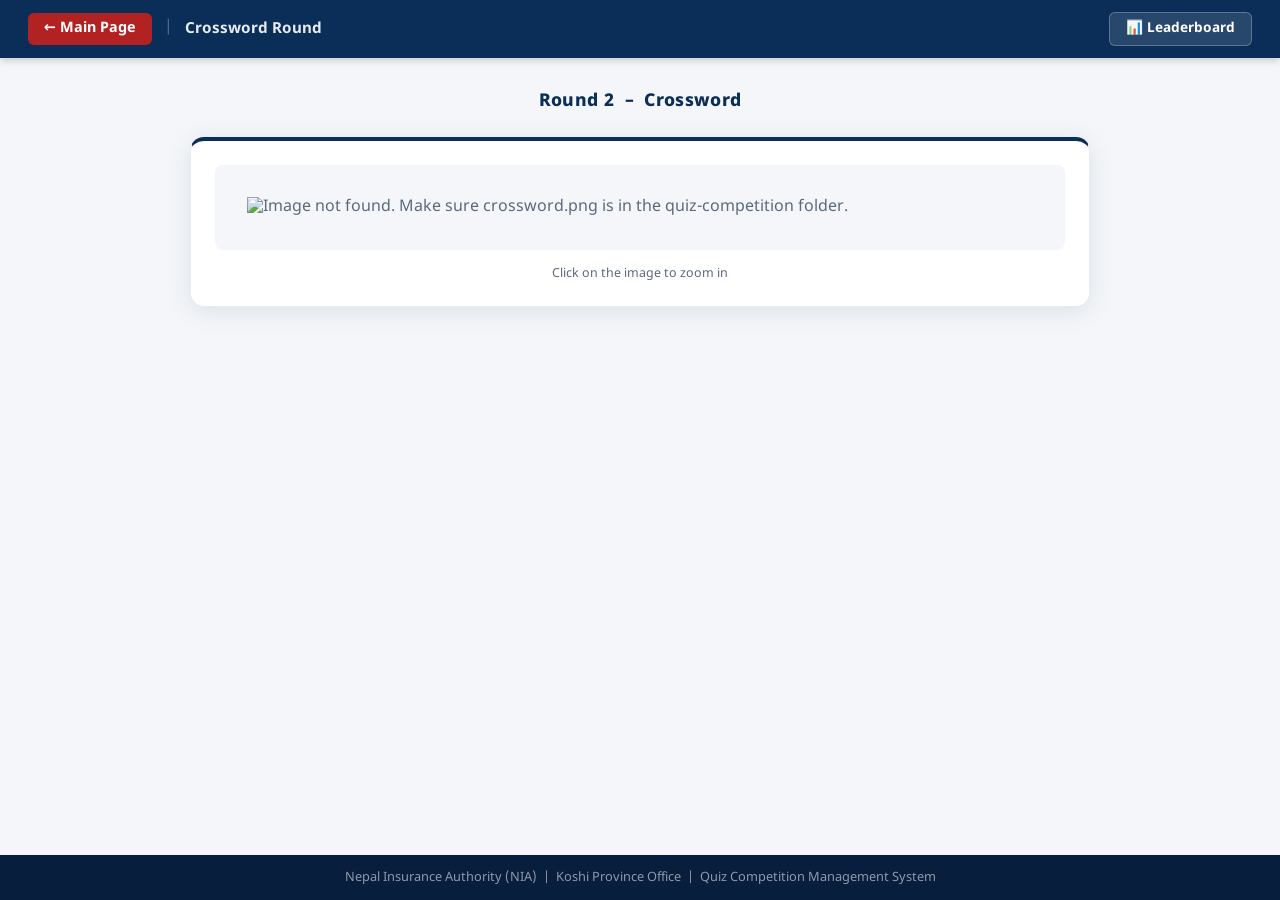
==== pages/crossword.html @ ac975534 "feat: add crossword round page with image display and lightbox zoom" ====
<!DOCTYPE html>
<html lang="ne">
<head>
  <meta charset="UTF-8" />
  <meta name="viewport" content="width=device-width, initial-scale=1.0" />
  <title>Crossword Round – NIA Quiz</title>
  <link rel="preconnect" href="https://fonts.googleapis.com">
  <link rel="preconnect" href="https://fonts.gstatic.com" crossorigin>
  <link href="https://fonts.googleapis.com/css2?family=Noto+Sans+Devanagari:wght@400;600;700;900&display=swap" rel="stylesheet">
  <style>
    :root {
      --navy:      #0B2E59;
      --navy-dark: #071e3d;
      --crimson:   #B22222;
      --white:     #ffffff;
      --gray-bg:   #f4f6f9;
      --gray-light:#e8ecf1;
      --gray-text: #5a6a7e;
      --font:      'Noto Sans Devanagari', 'Segoe UI', 'Arial Unicode MS', system-ui, sans-serif;
    }

    *, *::before, *::after { box-sizing: border-box; margin: 0; padding: 0; }

    body {
      font-family: var(--font);
      background: var(--gray-bg);
      min-height: 100vh;
      display: flex;
      flex-direction: column;
    }

    /* ── TOPBAR ── */
    .topbar {
      background: var(--navy);
      color: var(--white);
      padding: 0.75rem 1.75rem;
      display: flex;
      align-items: center;
      justify-content: space-between;
      box-shadow: 0 2px 8px rgba(0,0,0,0.2);
      position: sticky;
      top: 0;
      z-index: 10;
    }

    .topbar-left {
      display: flex;
      align-items: center;
      gap: 0.75rem;
    }

    .back-btn {
      color: var(--white);
      text-decoration: none;
      font-weight: 700;
      font-size: 0.9rem;
      background: var(--crimson);
      padding: 0.4rem 1rem;
      border-radius: 6px;
      transition: background 0.2s;
    }
    .back-btn:hover { background: #8b1a1a; }

    .topbar-divider { opacity: 0.3; }

    .topbar-title {
      font-weight: 700;
      font-size: 0.95rem;
      opacity: 0.9;
    }

    .btn-scoreboard {
      background: rgba(255,255,255,0.12);
      border: 1.5px solid rgba(255,255,255,0.25);
      color: var(--white);
      padding: 0.4rem 1rem;
      border-radius: 6px;
      font-size: 0.85rem;
      font-weight: 700;
      text-decoration: none;
      transition: background 0.2s;
    }
    .btn-scoreboard:hover { background: rgba(255,255,255,0.22); }

    /* ── MAIN ── */
    .page-main {
      flex: 1;
      display: flex;
      flex-direction: column;
      align-items: center;
      padding: 2rem 1.5rem 3rem;
    }

    .page-heading {
      font-size: 1.1rem;
      font-weight: 800;
      color: var(--navy);
      margin-bottom: 1.5rem;
      letter-spacing: 0.3px;
      display: flex;
      align-items: center;
      gap: 0.5rem;
    }

    .page-heading::before,
    .page-heading::after {
      content: '';
      flex: 1;
      max-width: 60px;
      height: 2px;
      background: var(--crimson);
      border-radius: 1px;
    }

    /* ── IMAGE CONTAINER ── */
    .crossword-wrap {
      background: var(--white);
      border: 1px solid var(--gray-light);
      border-top: 4px solid var(--navy);
      border-radius: 14px;
      padding: 1.5rem;
      box-shadow: 0 4px 24px rgba(11,46,89,0.1);
      width: 100%;
      max-width: 900px;
      display: flex;
      flex-direction: column;
      align-items: center;
      gap: 1rem;
    }

    .crossword-img {
      width: 100%;
      height: auto;
      border-radius: 8px;
      display: block;
      cursor: zoom-in;
      transition: box-shadow 0.2s;
    }

    .crossword-img:hover {
      box-shadow: 0 4px 20px rgba(11,46,89,0.15);
    }

    .zoom-hint {
      font-size: 0.78rem;
      color: var(--gray-text);
    }

    /* ── LIGHTBOX ── */
    .lightbox {
      display: none;
      position: fixed;
      inset: 0;
      background: rgba(0,0,0,0.9);
      z-index: 1000;
      align-items: center;
      justify-content: center;
      cursor: zoom-out;
    }

    .lightbox.open {
      display: flex;
    }

    .lightbox img {
      max-width: 95vw;
      max-height: 95vh;
      object-fit: contain;
      border-radius: 6px;
    }

    .lightbox-close {
      position: absolute;
      top: 1rem;
      right: 1.25rem;
      color: var(--white);
      font-size: 2rem;
      background: none;
      border: none;
      cursor: pointer;
      line-height: 1;
      opacity: 0.75;
      transition: opacity 0.2s;
    }
    .lightbox-close:hover { opacity: 1; }

    /* ── FOOTER ── */
    .site-footer {
      background: var(--navy-dark);
      color: rgba(255,255,255,0.55);
      text-align: center;
      padding: 0.9rem 1.5rem;
      font-size: 0.8rem;
    }
  </style>
</head>
<body>

  <!-- TOPBAR -->
  <header class="topbar">
    <div class="topbar-left">
      <a href="../index.html" class="back-btn">← Main Page</a>
      <span class="topbar-divider">|</span>
      <span class="topbar-title">Crossword Round</span>
    </div>
    <a href="scoreboard.html" class="btn-scoreboard" target="_blank">📊 Leaderboard</a>
  </header>

  <!-- MAIN -->
  <main class="page-main">

    <div class="page-heading">Round 2 &nbsp;–&nbsp; Crossword</div>

    <div class="crossword-wrap">
      <img
        src="../crossword.png"
        alt="Crossword Puzzle"
        class="crossword-img"
        id="crosswordImg"
        onerror="this.alt='Image not found. Make sure crossword.png is in the quiz-competition folder.'; this.style.padding='2rem'; this.style.background='#f4f6f9'; this.style.color='#5a6a7e';"
      />
      <p class="zoom-hint">Click on the image to zoom in</p>
    </div>

  </main>

  <!-- LIGHTBOX -->
  <div class="lightbox" id="lightbox">
    <button class="lightbox-close" id="lightboxClose" aria-label="Close">✕</button>
    <img src="../crossword.png" alt="Crossword Puzzle Zoomed" />
  </div>

  <!-- FOOTER -->
  <footer class="site-footer">
    Nepal Insurance Authority (NIA) &nbsp;|&nbsp; Koshi Province Office &nbsp;|&nbsp; Quiz Competition Management System
  </footer>

  <script>
    var img      = document.getElementById('crosswordImg');
    var lightbox = document.getElementById('lightbox');
    var closeBtn = document.getElementById('lightboxClose');

    img.addEventListener('click', function () {
      lightbox.classList.add('open');
    });

    closeBtn.addEventListener('click', function () {
      lightbox.classList.remove('open');
    });

    lightbox.addEventListener('click', function (e) {
      if (e.target === lightbox) lightbox.classList.remove('open');
    });

    document.addEventListener('keydown', function (e) {
      if (e.key === 'Escape') lightbox.classList.remove('open');
    });
  </script>

</body>
</html>
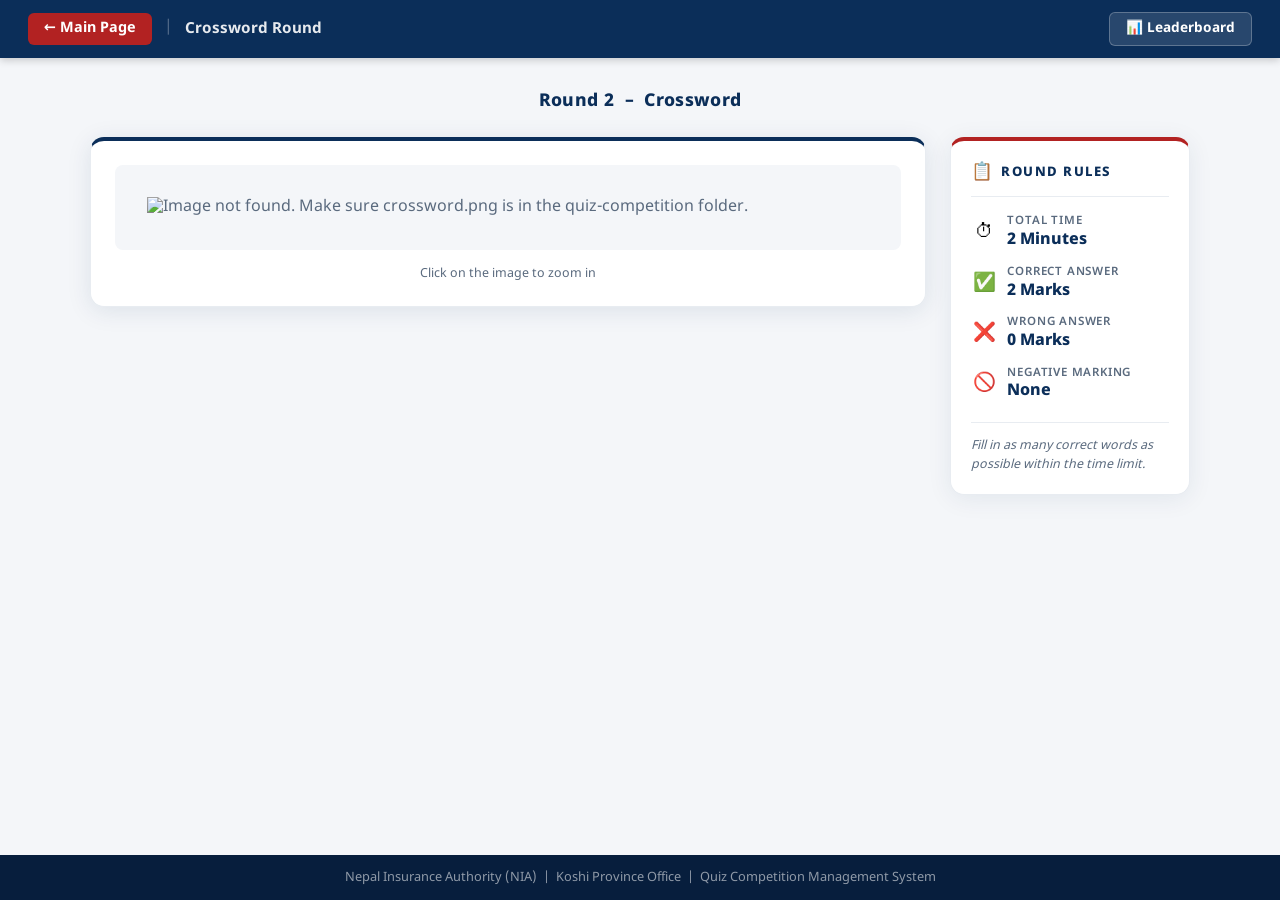
==== commit d59f554c: "feat: add rules sidebar to crossword page (2 min, 2 marks per answer)" ====
--- a/pages/crossword.html
+++ b/pages/crossword.html
@@ -112,6 +112,19 @@
       border-radius: 1px;
     }
 
+    /* ── CONTENT ROW (image + rules side by side) ── */
+    .content-row {
+      display: flex;
+      align-items: flex-start;
+      gap: 1.5rem;
+      width: 100%;
+      max-width: 1100px;
+    }
+
+    @media (max-width: 768px) {
+      .content-row { flex-direction: column; }
+    }
+
     /* ── IMAGE CONTAINER ── */
     .crossword-wrap {
       background: var(--white);
@@ -120,8 +133,7 @@
       border-radius: 14px;
       padding: 1.5rem;
       box-shadow: 0 4px 24px rgba(11,46,89,0.1);
-      width: 100%;
-      max-width: 900px;
+      flex: 1;
       display: flex;
       flex-direction: column;
       align-items: center;
@@ -144,6 +156,91 @@
     .zoom-hint {
       font-size: 0.78rem;
       color: var(--gray-text);
+    }
+
+    /* ── RULES SIDEBAR ── */
+    .rules-panel {
+      width: 240px;
+      flex-shrink: 0;
+      background: var(--white);
+      border: 1px solid var(--gray-light);
+      border-top: 4px solid var(--crimson);
+      border-radius: 14px;
+      padding: 1.25rem;
+      box-shadow: 0 4px 24px rgba(11,46,89,0.08);
+    }
+
+    @media (max-width: 768px) {
+      .rules-panel { width: 100%; }
+    }
+
+    .rules-header {
+      display: flex;
+      align-items: center;
+      gap: 0.5rem;
+      margin-bottom: 1.1rem;
+      padding-bottom: 0.75rem;
+      border-bottom: 1px solid var(--gray-light);
+    }
+
+    .rules-icon { font-size: 1.1rem; }
+
+    .rules-title {
+      font-size: 0.82rem;
+      font-weight: 800;
+      text-transform: uppercase;
+      letter-spacing: 1.5px;
+      color: var(--navy);
+    }
+
+    .rules-list {
+      list-style: none;
+      display: flex;
+      flex-direction: column;
+      gap: 0.85rem;
+      margin-bottom: 1.25rem;
+    }
+
+    .rule-item {
+      display: flex;
+      align-items: center;
+      gap: 0.65rem;
+    }
+
+    .rule-icon {
+      font-size: 1.15rem;
+      flex-shrink: 0;
+      width: 26px;
+      text-align: center;
+    }
+
+    .rule-text {
+      display: flex;
+      flex-direction: column;
+      gap: 0.05rem;
+    }
+
+    .rule-label {
+      font-size: 0.72rem;
+      color: var(--gray-text);
+      font-weight: 600;
+      text-transform: uppercase;
+      letter-spacing: 0.8px;
+    }
+
+    .rule-value {
+      font-size: 1rem;
+      font-weight: 800;
+      color: var(--navy);
+    }
+
+    .rules-note {
+      font-size: 0.78rem;
+      color: var(--gray-text);
+      line-height: 1.5;
+      padding-top: 0.85rem;
+      border-top: 1px solid var(--gray-light);
+      font-style: italic;
     }
 
     /* ── LIGHTBOX ── */
@@ -211,15 +308,61 @@
 
     <div class="page-heading">Round 2 &nbsp;–&nbsp; Crossword</div>
 
-    <div class="crossword-wrap">
-      <img
-        src="../crossword.png"
-        alt="Crossword Puzzle"
-        class="crossword-img"
-        id="crosswordImg"
-        onerror="this.alt='Image not found. Make sure crossword.png is in the quiz-competition folder.'; this.style.padding='2rem'; this.style.background='#f4f6f9'; this.style.color='#5a6a7e';"
-      />
-      <p class="zoom-hint">Click on the image to zoom in</p>
+    <div class="content-row">
+
+      <!-- Crossword Image -->
+      <div class="crossword-wrap">
+        <img
+          src="../crossword.png"
+          alt="Crossword Puzzle"
+          class="crossword-img"
+          id="crosswordImg"
+          onerror="this.alt='Image not found. Make sure crossword.png is in the quiz-competition folder.'; this.style.padding='2rem'; this.style.background='#f4f6f9'; this.style.color='#5a6a7e';"
+        />
+        <p class="zoom-hint">Click on the image to zoom in</p>
+      </div>
+
+      <!-- Rules Sidebar -->
+      <aside class="rules-panel">
+        <div class="rules-header">
+          <span class="rules-icon">📋</span>
+          <span class="rules-title">Round Rules</span>
+        </div>
+        <ul class="rules-list">
+          <li class="rule-item">
+            <span class="rule-icon">⏱</span>
+            <div class="rule-text">
+              <span class="rule-label">Total Time</span>
+              <span class="rule-value">2 Minutes</span>
+            </div>
+          </li>
+          <li class="rule-item">
+            <span class="rule-icon">✅</span>
+            <div class="rule-text">
+              <span class="rule-label">Correct Answer</span>
+              <span class="rule-value">2 Marks</span>
+            </div>
+          </li>
+          <li class="rule-item">
+            <span class="rule-icon">❌</span>
+            <div class="rule-text">
+              <span class="rule-label">Wrong Answer</span>
+              <span class="rule-value">0 Marks</span>
+            </div>
+          </li>
+          <li class="rule-item">
+            <span class="rule-icon">🚫</span>
+            <div class="rule-text">
+              <span class="rule-label">Negative Marking</span>
+              <span class="rule-value">None</span>
+            </div>
+          </li>
+        </ul>
+        <div class="rules-note">
+          Fill in as many correct words as possible within the time limit.
+        </div>
+      </aside>
+
     </div>
 
   </main>
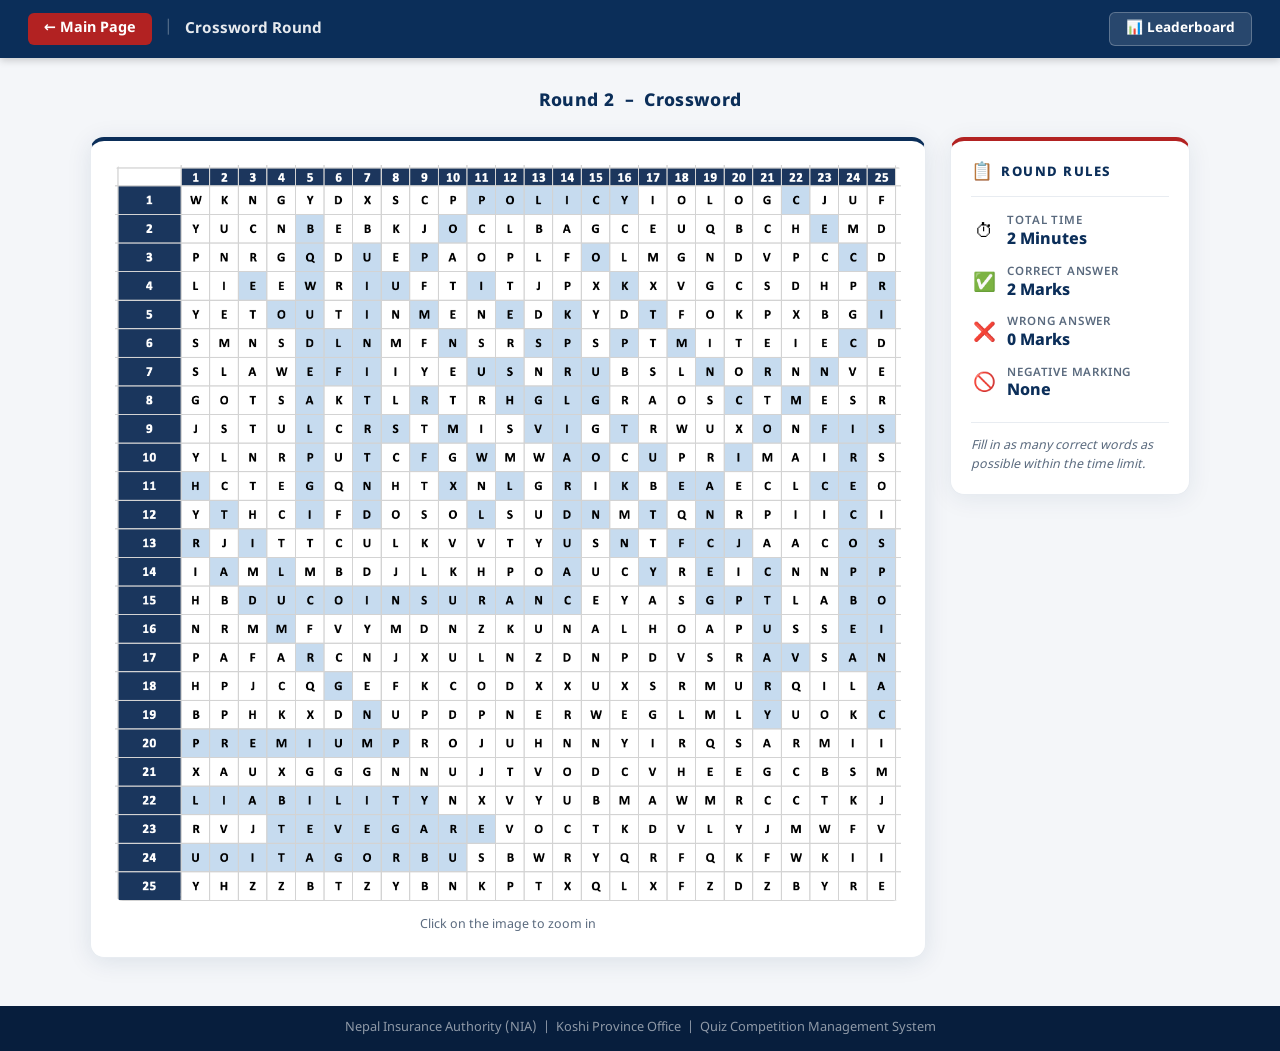
==== commit 5b79ae55: "Add nia.png favicon to all HTML pages" ====
--- a/pages/crossword.html
+++ b/pages/crossword.html
@@ -4,6 +4,7 @@
   <meta charset="UTF-8" />
   <meta name="viewport" content="width=device-width, initial-scale=1.0" />
   <title>Crossword Round – NIA Quiz</title>
+  <link rel="icon" type="image/png" href="../nia.png" />
   <link rel="preconnect" href="https://fonts.googleapis.com">
   <link rel="preconnect" href="https://fonts.gstatic.com" crossorigin>
   <link href="https://fonts.googleapis.com/css2?family=Noto+Sans+Devanagari:wght@400;600;700;900&display=swap" rel="stylesheet">
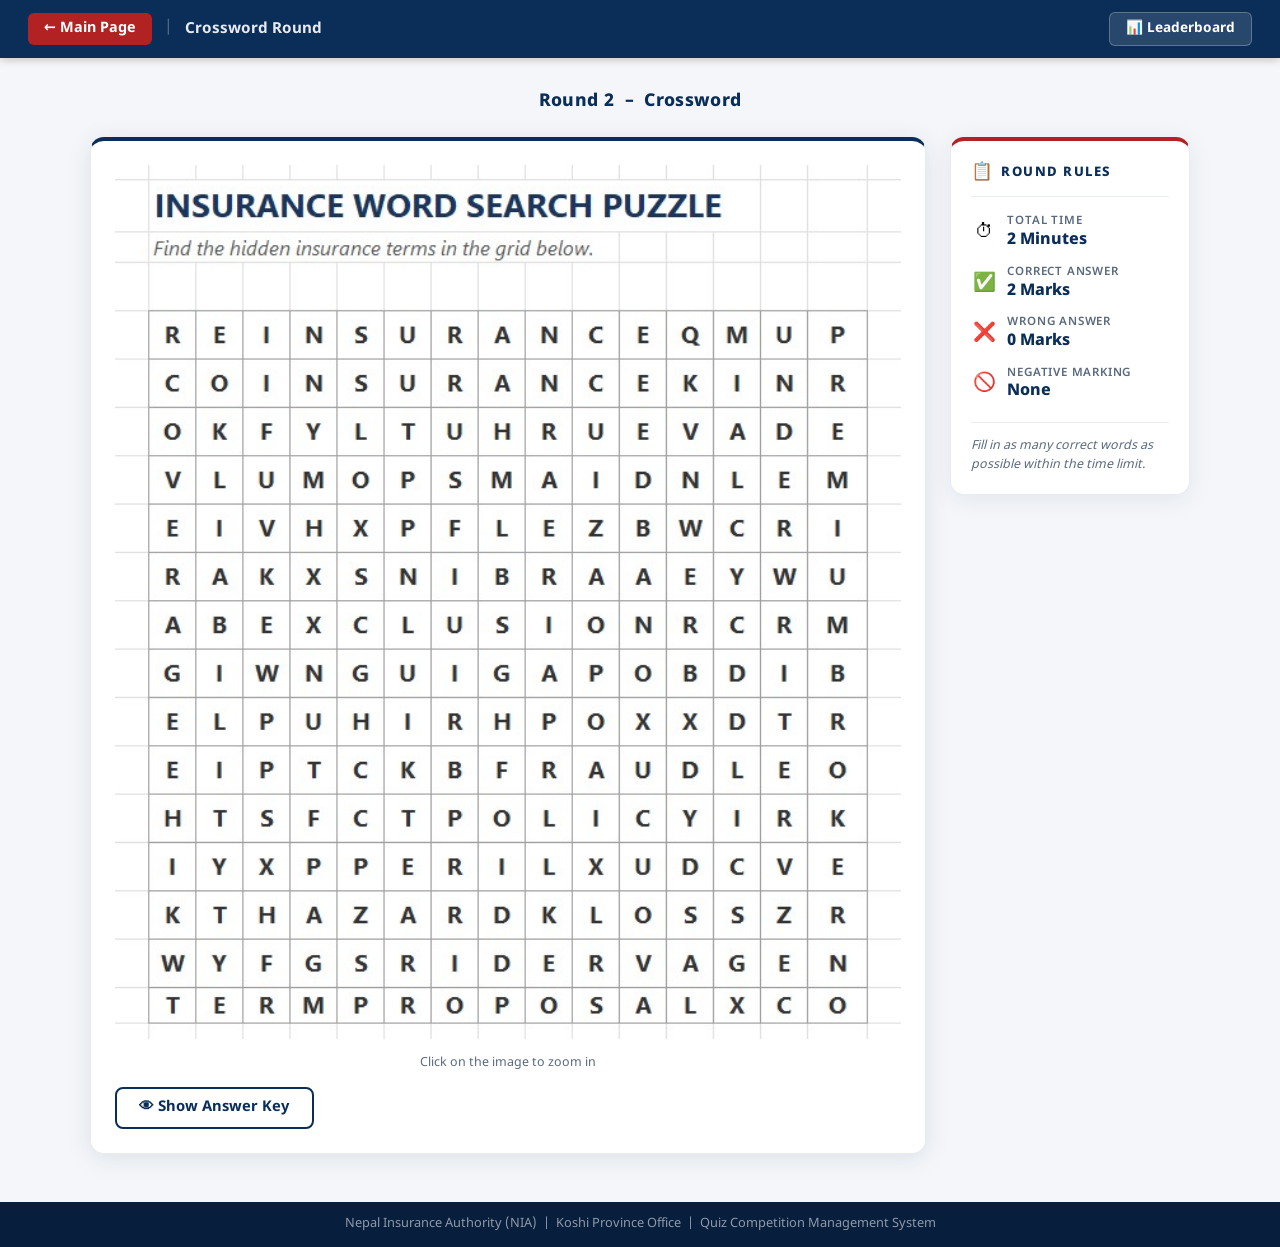
==== commit 6afbc9dd: "Add crossword/answerkey images, rapidfire page, and remaining changes" ====
--- a/pages/crossword.html
+++ b/pages/crossword.html
@@ -244,6 +244,56 @@
       font-style: italic;
     }
 
+    /* ── SHOW ANSWER KEY BUTTON ── */
+    .btn-show-answer-key {
+      padding: 0.6rem 1.4rem;
+      background: var(--white);
+      border: 2px solid var(--navy);
+      border-radius: 8px;
+      color: var(--navy);
+      font-size: 0.92rem;
+      font-weight: 700;
+      cursor: pointer;
+      font-family: var(--font);
+      transition: background 0.2s, color 0.2s;
+      align-self: flex-start;
+    }
+    .btn-show-answer-key:hover {
+      background: var(--navy);
+      color: var(--white);
+    }
+    .btn-show-answer-key.active {
+      background: #1a7a3c;
+      border-color: #1a7a3c;
+      color: var(--white);
+    }
+
+    /* ── ANSWER KEY SECTION ── */
+    .answer-key-wrap {
+      width: 100%;
+      border-top: 2px solid #1a7a3c;
+      padding-top: 1rem;
+      display: flex;
+      flex-direction: column;
+      align-items: center;
+      gap: 0.75rem;
+      animation: fadeInDown 0.3s ease;
+    }
+
+    @keyframes fadeInDown {
+      from { opacity: 0; transform: translateY(8px); }
+      to   { opacity: 1; transform: translateY(0); }
+    }
+
+    .answer-key-label {
+      font-size: 0.75rem;
+      font-weight: 800;
+      text-transform: uppercase;
+      letter-spacing: 1.5px;
+      color: #1a7a3c;
+      align-self: flex-start;
+    }
+
     /* ── LIGHTBOX ── */
     .lightbox {
       display: none;
@@ -314,13 +364,29 @@
       <!-- Crossword Image -->
       <div class="crossword-wrap">
         <img
-          src="../crossword.png"
+          src="../crossword.jpeg"
           alt="Crossword Puzzle"
           class="crossword-img"
           id="crosswordImg"
-          onerror="this.alt='Image not found. Make sure crossword.png is in the quiz-competition folder.'; this.style.padding='2rem'; this.style.background='#f4f6f9'; this.style.color='#5a6a7e';"
+          onerror="this.alt='Image not found. Make sure crossword.jpeg is in the quiz-competition folder.'; this.style.padding='2rem'; this.style.background='#f4f6f9';"
         />
         <p class="zoom-hint">Click on the image to zoom in</p>
+
+        <!-- Show Answer Key button -->
+        <button class="btn-show-answer-key" id="showAnswerKeyBtn" type="button">👁 Show Answer Key</button>
+
+        <!-- Answer Key Image — hidden until clicked -->
+        <div class="answer-key-wrap" id="answerKeyWrap" style="display:none;">
+          <div class="answer-key-label">उत्तर / Answer Key</div>
+          <img
+            src="../answerkey.jpeg"
+            alt="Crossword Answer Key"
+            class="crossword-img"
+            id="answerKeyImg"
+            onerror="this.alt='Answer key image not found. Make sure answerkey.jpeg is in the quiz-competition folder.'; this.style.padding='2rem';"
+          />
+          <p class="zoom-hint">Click on the answer key to zoom in</p>
+        </div>
       </div>
 
       <!-- Rules Sidebar -->
@@ -371,7 +437,7 @@
   <!-- LIGHTBOX -->
   <div class="lightbox" id="lightbox">
     <button class="lightbox-close" id="lightboxClose" aria-label="Close">✕</button>
-    <img src="../crossword.png" alt="Crossword Puzzle Zoomed" />
+    <img id="lightboxImg" src="" alt="Zoomed Image" />
   </div>
 
   <!-- FOOTER -->
@@ -380,14 +446,45 @@
   </footer>
 
   <script>
-    var img      = document.getElementById('crosswordImg');
-    var lightbox = document.getElementById('lightbox');
-    var closeBtn = document.getElementById('lightboxClose');
-
-    img.addEventListener('click', function () {
+    var crosswordImg    = document.getElementById('crosswordImg');
+    var answerKeyImg    = document.getElementById('answerKeyImg');
+    var answerKeyWrap   = document.getElementById('answerKeyWrap');
+    var showAnswerKeyBtn = document.getElementById('showAnswerKeyBtn');
+    var lightbox        = document.getElementById('lightbox');
+    var lightboxImg     = document.getElementById('lightboxImg');
+    var closeBtn        = document.getElementById('lightboxClose');
+    var answerVisible   = false;
+
+    // Crossword image click → zoom
+    crosswordImg.addEventListener('click', function () {
+      lightboxImg.src = '../crossword.jpeg';
       lightbox.classList.add('open');
     });
 
+    // Answer key image click → zoom
+    if (answerKeyImg) {
+      answerKeyImg.addEventListener('click', function () {
+        lightboxImg.src = '../answerkey.jpeg';
+        lightbox.classList.add('open');
+      });
+    }
+
+    // Show / hide answer key toggle
+    showAnswerKeyBtn.addEventListener('click', function () {
+      if (answerVisible) {
+        answerKeyWrap.style.display = 'none';
+        showAnswerKeyBtn.textContent = '👁 Show Answer Key';
+        showAnswerKeyBtn.classList.remove('active');
+        answerVisible = false;
+      } else {
+        answerKeyWrap.style.display = 'flex';
+        showAnswerKeyBtn.textContent = '🙈 Hide Answer Key';
+        showAnswerKeyBtn.classList.add('active');
+        answerVisible = true;
+      }
+    });
+
+    // Close lightbox
     closeBtn.addEventListener('click', function () {
       lightbox.classList.remove('open');
     });
